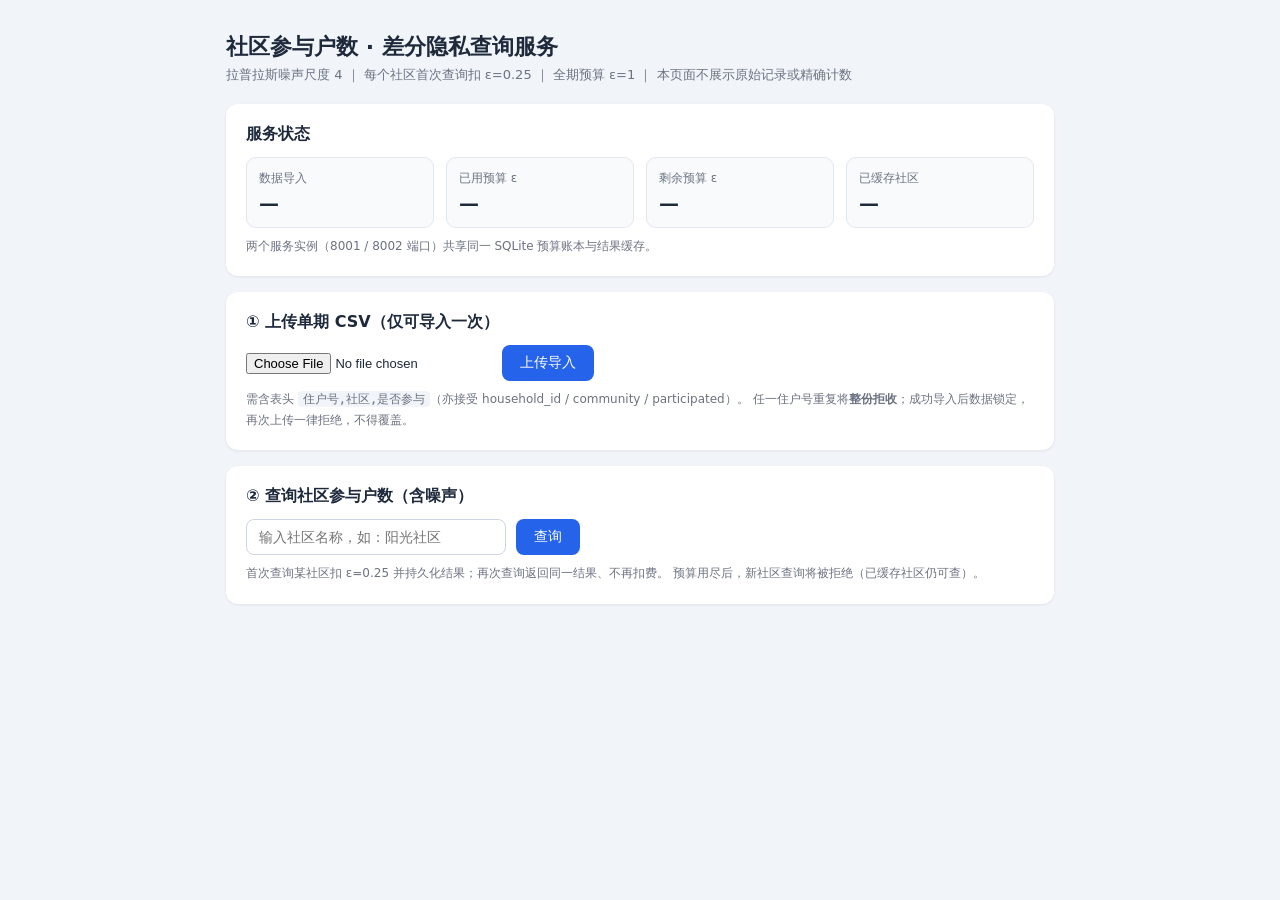
==== app/static/index.html @ 2cfcaa9c "GSB solo-baseline-8b8c5e49-59a0-43d8-86c3-214253777398 initial: platform archive" ====
<!DOCTYPE html>
<html lang="zh-CN">
<head>
<meta charset="utf-8">
<meta name="viewport" content="width=device-width, initial-scale=1">
<title>社区参与户数 · 差分隐私查询</title>
<style>
  :root { --blue:#2563eb; --green:#16a34a; --red:#dc2626; --amber:#d97706; --gray:#6b7280; }
  * { box-sizing: border-box; }
  body { margin:0; font-family: "PingFang SC","Microsoft YaHei",system-ui,sans-serif;
         background:#f1f5f9; color:#1e293b; }
  .wrap { max-width: 860px; margin: 0 auto; padding: 24px 16px 48px; }
  h1 { font-size: 22px; margin: 8px 0 4px; }
  .sub { color: var(--gray); font-size: 13px; margin-bottom: 20px; }
  .card { background:#fff; border-radius:12px; padding:20px; margin-bottom:16px;
          box-shadow:0 1px 3px rgba(15,23,42,.08); }
  .card h2 { font-size:16px; margin:0 0 12px; }
  .status-grid { display:grid; grid-template-columns:repeat(auto-fit,minmax(150px,1fr)); gap:12px; }
  .stat { background:#f8fafc; border:1px solid #e2e8f0; border-radius:10px; padding:12px; }
  .stat .k { font-size:12px; color:var(--gray); }
  .stat .v { font-size:20px; font-weight:600; margin-top:4px; }
  button { background:var(--blue); color:#fff; border:0; border-radius:8px;
           padding:9px 18px; font-size:14px; cursor:pointer; }
  button:hover { filter:brightness(1.08); }
  button:disabled { background:#94a3b8; cursor:not-allowed; }
  input[type=text] { padding:9px 12px; border:1px solid #cbd5e1; border-radius:8px;
                     font-size:14px; width:260px; }
  input[type=file] { font-size:13px; }
  .row { display:flex; gap:10px; align-items:center; flex-wrap:wrap; }
  .msg { margin-top:12px; padding:10px 12px; border-radius:8px; font-size:14px; display:none; }
  .msg.ok   { display:block; background:#f0fdf4; color:var(--green); border:1px solid #bbf7d0; }
  .msg.err  { display:block; background:#fef2f2; color:var(--red);  border:1px solid #fecaca; }
  .msg.warn { display:block; background:#fffbeb; color:var(--amber); border:1px solid #fde68a; }
  .result { margin-top:14px; display:none; background:#eff6ff; border:1px solid #bfdbfe;
            border-radius:10px; padding:14px; }
  .result.show { display:block; }
  .result .num { font-size:30px; font-weight:700; color:var(--blue); }
  .badge { display:inline-block; font-size:12px; padding:2px 8px; border-radius:999px; margin-left:8px; }
  .badge.charge { background:#fee2e2; color:var(--red); }
  .badge.cache  { background:#dcfce7; color:var(--green); }
  .hint { font-size:12px; color:var(--gray); margin-top:8px; line-height:1.7; }
  code { background:#f1f5f9; padding:1px 5px; border-radius:4px; font-size:12px; }
</style>
</head>
<body>
<div class="wrap">
  <h1>社区参与户数 · 差分隐私查询服务</h1>
  <div class="sub">
    拉普拉斯噪声尺度 4 ｜ 每个社区首次查询扣 ε=0.25 ｜ 全期预算 ε=1 ｜
    本页面不展示原始记录或精确计数
  </div>

  <div class="card">
    <h2>服务状态</h2>
    <div class="status-grid">
      <div class="stat"><div class="k">数据导入</div><div class="v" id="st-imported">—</div></div>
      <div class="stat"><div class="k">已用预算 ε</div><div class="v" id="st-spent">—</div></div>
      <div class="stat"><div class="k">剩余预算 ε</div><div class="v" id="st-remain">—</div></div>
      <div class="stat"><div class="k">已缓存社区</div><div class="v" id="st-cached">—</div></div>
    </div>
    <div class="hint">两个服务实例（8001 / 8002 端口）共享同一 SQLite 预算账本与结果缓存。</div>
  </div>

  <div class="card">
    <h2>① 上传单期 CSV（仅可导入一次）</h2>
    <div class="row">
      <input type="file" id="csv-file" accept=".csv">
      <button id="btn-upload">上传导入</button>
    </div>
    <div class="hint">
      需含表头 <code>住户号,社区,是否参与</code>（亦接受 household_id / community / participated）。
      任一住户号重复将<b>整份拒收</b>；成功导入后数据锁定，再次上传一律拒绝，不得覆盖。
    </div>
    <div class="msg" id="upload-msg"></div>
  </div>

  <div class="card">
    <h2>② 查询社区参与户数（含噪声）</h2>
    <div class="row">
      <input type="text" id="community" placeholder="输入社区名称，如：阳光社区">
      <button id="btn-query">查询</button>
    </div>
    <div class="hint">
      首次查询某社区扣 ε=0.25 并持久化结果；再次查询返回同一结果、不再扣费。
      预算用尽后，新社区查询将被拒绝（已缓存社区仍可查）。
    </div>
    <div class="msg" id="query-msg"></div>
    <div class="result" id="query-result">
      <div>
        <span style="font-size:14px;color:#475569" id="r-community"></span>
        <span class="badge" id="r-badge"></span>
      </div>
      <div class="num" id="r-count"></div>
      <div class="hint" id="r-budget"></div>
    </div>
  </div>
</div>

<script>
async function refreshStatus() {
  try {
    const r = await fetch('/api/status');
    const s = await r.json();
    document.getElementById('st-imported').textContent = s.imported ? '已导入 🔒' : '未导入';
    document.getElementById('st-spent').textContent  = s.budget_spent.toFixed(2) + ' / ' + s.budget_total.toFixed(2);
    document.getElementById('st-remain').textContent = s.budget_remaining.toFixed(2);
    document.getElementById('st-cached').textContent = s.cached_communities;
  } catch (e) { /* 忽略瞬时错误 */ }
}

function showMsg(id, kind, text) {
  const el = document.getElementById(id);
  el.className = 'msg ' + kind;
  el.textContent = text;
}

async function readError(resp) {
  try { const j = await resp.json(); return j.detail || JSON.stringify(j); }
  catch (e) { return 'HTTP ' + resp.status; }
}

document.getElementById('btn-upload').onclick = async () => {
  const f = document.getElementById('csv-file').files[0];
  if (!f) { showMsg('upload-msg', 'warn', '请先选择 CSV 文件'); return; }
  const fd = new FormData();
  fd.append('file', f);
  const resp = await fetch('/api/upload', { method: 'POST', body: fd });
  if (resp.ok) {
    const j = await resp.json();
    showMsg('upload-msg', 'ok', '✅ ' + j.message);
  } else {
    showMsg('upload-msg', 'err', '❌ 导入被拒绝：' + await readError(resp));
  }
  refreshStatus();
};

document.getElementById('btn-query').onclick = async () => {
  const name = document.getElementById('community').value.trim();
  const box = document.getElementById('query-result');
  if (!name) { showMsg('query-msg', 'warn', '请输入社区名称'); box.className = 'result'; return; }
  const resp = await fetch('/api/query', {
    method: 'POST',
    headers: { 'Content-Type': 'application/json' },
    body: JSON.stringify({ community: name })
  });
  if (resp.ok) {
    const j = await resp.json();
    showMsg('query-msg', 'ok', '');
    document.getElementById('query-msg').style.display = 'none';
    document.getElementById('r-community').textContent = j.community + ' 参与户数（含噪声）';
    document.getElementById('r-count').textContent = '≈ ' + j.noisy_count.toFixed(2) + ' 户';
    const badge = document.getElementById('r-badge');
    if (j.cached) { badge.className = 'badge cache'; badge.textContent = '缓存结果 · 本次扣 ε=0'; }
    else { badge.className = 'badge charge'; badge.textContent = '首次查询 · 本次扣 ε=' + j.charged; }
    document.getElementById('r-budget').textContent =
      '剩余隐私预算 ε=' + j.budget_remaining.toFixed(2) + '（噪声为拉普拉斯分布，尺度 4；结果可能为负或小数，属正常现象）';
    box.className = 'result show';
  } else {
    box.className = 'result';
    const kind = resp.status === 429 ? 'warn' : 'err';
    showMsg('query-msg', kind, (resp.status === 429 ? '⛔ ' : '❌ ') + await readError(resp));
  }
  refreshStatus();
};

document.getElementById('community').addEventListener('keydown', e => {
  if (e.key === 'Enter') document.getElementById('btn-query').click();
});

refreshStatus();
</script>
</body>
</html>
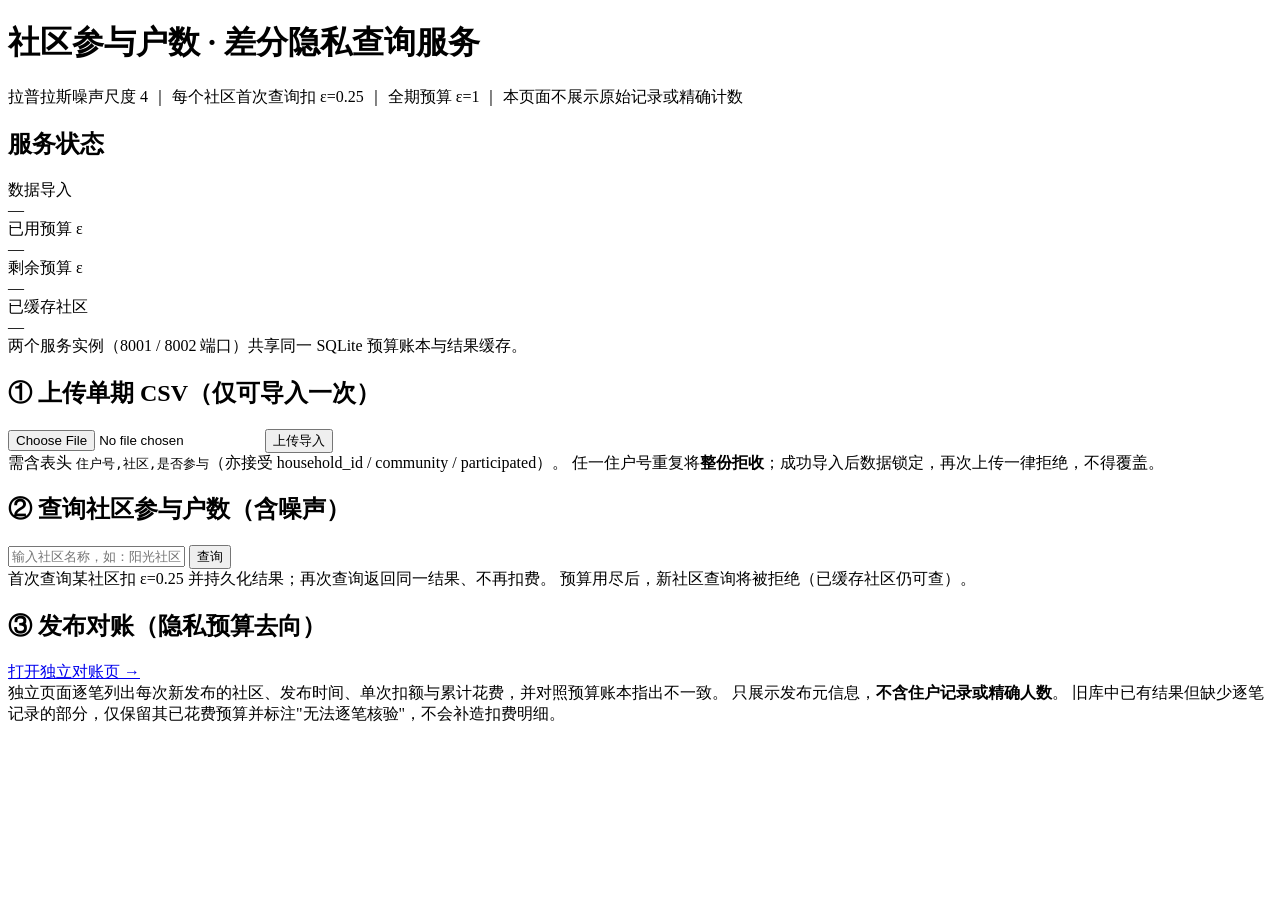
==== commit 6e05aad5: "完成开发轮 667a1295-de21-474e-b503-04daf0395ce6" ====
--- a/app/static/index.html
+++ b/app/static/index.html
@@ -4,43 +4,7 @@
 <meta charset="utf-8">
 <meta name="viewport" content="width=device-width, initial-scale=1">
 <title>社区参与户数 · 差分隐私查询</title>
-<style>
-  :root { --blue:#2563eb; --green:#16a34a; --red:#dc2626; --amber:#d97706; --gray:#6b7280; }
-  * { box-sizing: border-box; }
-  body { margin:0; font-family: "PingFang SC","Microsoft YaHei",system-ui,sans-serif;
-         background:#f1f5f9; color:#1e293b; }
-  .wrap { max-width: 860px; margin: 0 auto; padding: 24px 16px 48px; }
-  h1 { font-size: 22px; margin: 8px 0 4px; }
-  .sub { color: var(--gray); font-size: 13px; margin-bottom: 20px; }
-  .card { background:#fff; border-radius:12px; padding:20px; margin-bottom:16px;
-          box-shadow:0 1px 3px rgba(15,23,42,.08); }
-  .card h2 { font-size:16px; margin:0 0 12px; }
-  .status-grid { display:grid; grid-template-columns:repeat(auto-fit,minmax(150px,1fr)); gap:12px; }
-  .stat { background:#f8fafc; border:1px solid #e2e8f0; border-radius:10px; padding:12px; }
-  .stat .k { font-size:12px; color:var(--gray); }
-  .stat .v { font-size:20px; font-weight:600; margin-top:4px; }
-  button { background:var(--blue); color:#fff; border:0; border-radius:8px;
-           padding:9px 18px; font-size:14px; cursor:pointer; }
-  button:hover { filter:brightness(1.08); }
-  button:disabled { background:#94a3b8; cursor:not-allowed; }
-  input[type=text] { padding:9px 12px; border:1px solid #cbd5e1; border-radius:8px;
-                     font-size:14px; width:260px; }
-  input[type=file] { font-size:13px; }
-  .row { display:flex; gap:10px; align-items:center; flex-wrap:wrap; }
-  .msg { margin-top:12px; padding:10px 12px; border-radius:8px; font-size:14px; display:none; }
-  .msg.ok   { display:block; background:#f0fdf4; color:var(--green); border:1px solid #bbf7d0; }
-  .msg.err  { display:block; background:#fef2f2; color:var(--red);  border:1px solid #fecaca; }
-  .msg.warn { display:block; background:#fffbeb; color:var(--amber); border:1px solid #fde68a; }
-  .result { margin-top:14px; display:none; background:#eff6ff; border:1px solid #bfdbfe;
-            border-radius:10px; padding:14px; }
-  .result.show { display:block; }
-  .result .num { font-size:30px; font-weight:700; color:var(--blue); }
-  .badge { display:inline-block; font-size:12px; padding:2px 8px; border-radius:999px; margin-left:8px; }
-  .badge.charge { background:#fee2e2; color:var(--red); }
-  .badge.cache  { background:#dcfce7; color:var(--green); }
-  .hint { font-size:12px; color:var(--gray); margin-top:8px; line-height:1.7; }
-  code { background:#f1f5f9; padding:1px 5px; border-radius:4px; font-size:12px; }
-</style>
+<link rel="stylesheet" href="/static/style.css">
 </head>
 <body>
 <div class="wrap">
@@ -94,6 +58,18 @@
       <div class="hint" id="r-budget"></div>
     </div>
   </div>
+
+  <div class="card">
+    <div class="recon-head">
+      <h2>③ 发布对账（隐私预算去向）</h2>
+      <a class="btn-link" href="/reconciliation">打开独立对账页 →</a>
+    </div>
+    <div class="hint">
+      独立页面逐笔列出每次新发布的社区、发布时间、单次扣额与累计花费，并对照预算账本指出不一致。
+      只展示发布元信息，<b>不含住户记录或精确人数</b>。
+      旧库中已有结果但缺少逐笔记录的部分，仅保留其已花费预算并标注"无法逐笔核验"，不会补造扣费明细。
+    </div>
+  </div>
 </div>
 
 <script>
@@ -145,8 +121,8 @@
   });
   if (resp.ok) {
     const j = await resp.json();
-    showMsg('query-msg', 'ok', '');
-    document.getElementById('query-msg').style.display = 'none';
+    document.getElementById('query-msg').className = 'msg';
+    document.getElementById('query-msg').textContent = '';
     document.getElementById('r-community').textContent = j.community + ' 参与户数（含噪声）';
     document.getElementById('r-count').textContent = '≈ ' + j.noisy_count.toFixed(2) + ' 户';
     const badge = document.getElementById('r-badge');
@@ -167,6 +143,10 @@
   if (e.key === 'Enter') document.getElementById('btn-query').click();
 });
 
+document.getElementById('community').addEventListener('keydown', e => {
+  if (e.key === 'Enter') document.getElementById('btn-query').click();
+});
+
 refreshStatus();
 </script>
 </body>
